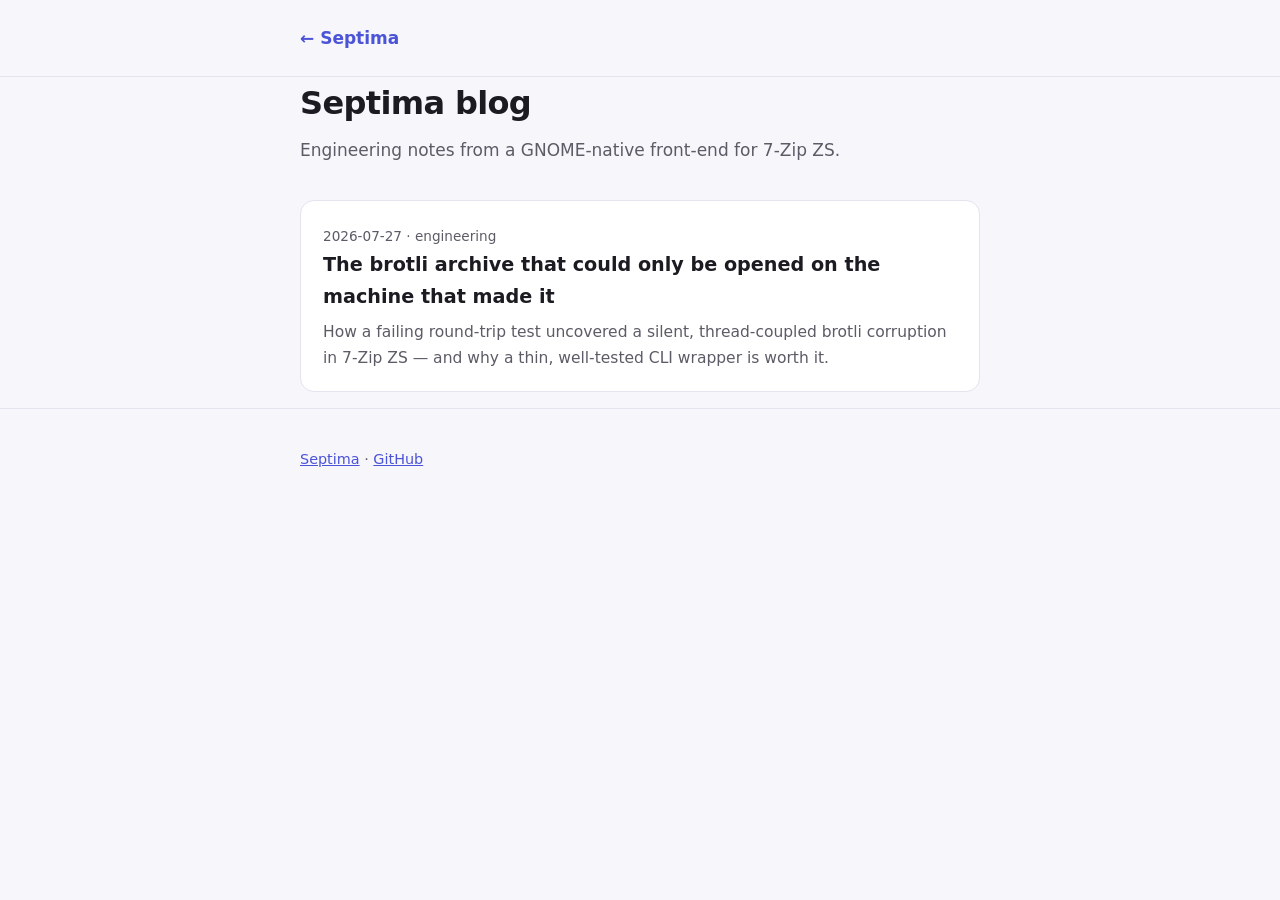
==== docs/blog/index.html @ e2d187e8 "docs: reframe roadmap around 0.4.x + add the blog with a deep-dive - README + website roadmap restru" ====
<!doctype html>
<html lang="en">
<head>
<meta charset="utf-8">
<meta name="viewport" content="width=device-width, initial-scale=1">
<title>Septima blog</title>
<meta name="description" content="Engineering notes from Septima — a GNOME-native front-end for 7-Zip ZS.">
<style>
  :root {
    --bg:#f6f6fb; --surface:#fff; --text:#1c1b22; --muted:#5c5b66;
    --border:#e4e3ee; --accent:#4b53d6;
  }
  @media (prefers-color-scheme: dark) {
    :root { --bg:#16151c; --surface:#1f1e28; --text:#ececf2; --muted:#a7a6b4;
            --border:#2d2c39; --accent:#8b90f0; }
  }
  * { box-sizing:border-box; }
  body { margin:0; background:var(--bg); color:var(--text);
         font:17px/1.65 system-ui,-apple-system,"Segoe UI",Roboto,sans-serif; }
  .wrap { max-width:720px; margin:0 auto; padding:0 20px; }
  header.top { padding:24px 0; border-bottom:1px solid var(--border); }
  header.top a { color:var(--accent); text-decoration:none; font-weight:600; }
  main { padding:40px 0 56px; }
  h1 { font-size:2rem; letter-spacing:-.02em; margin:0 0 6px; }
  .lede { color:var(--muted); margin:0 0 36px; }
  .post { display:block; text-decoration:none; color:inherit; background:var(--surface);
          border:1px solid var(--border); border-radius:14px; padding:20px 22px; margin:0 0 16px; }
  .post:hover { border-color:var(--accent); }
  .post h2 { margin:0 0 6px; font-size:1.2rem; color:var(--text); }
  .post .date { color:var(--muted); font-size:.85rem; }
  .post p { margin:.5rem 0 0; color:var(--muted); font-size:.97rem; }
  footer { border-top:1px solid var(--border); color:var(--muted); font-size:.9rem;
           padding:24px 0 48px; }
  footer a { color:var(--accent); }
</style>
</head>
<body>

<header class="top"><div class="wrap"><a href="../">← Septima</a></div></header>

<main class="wrap">
  <h1>Septima blog</h1>
  <p class="lede">Engineering notes from a GNOME-native front-end for 7-Zip ZS.</p>

  <a class="post" href="2026-07-27-brotli-mmt-corruption.html">
    <span class="date">2026-07-27 · engineering</span>
    <h2>The brotli archive that could only be opened on the machine that made it</h2>
    <p>How a failing round-trip test uncovered a silent, thread-coupled brotli
    corruption in 7-Zip ZS — and why a thin, well-tested CLI wrapper is worth it.</p>
  </a>
</main>

<footer><div class="wrap">
  <p><a href="../">Septima</a> · <a href="https://github.com/superuser-miguel/septima">GitHub</a></p>
</div></footer>

</body>
</html>
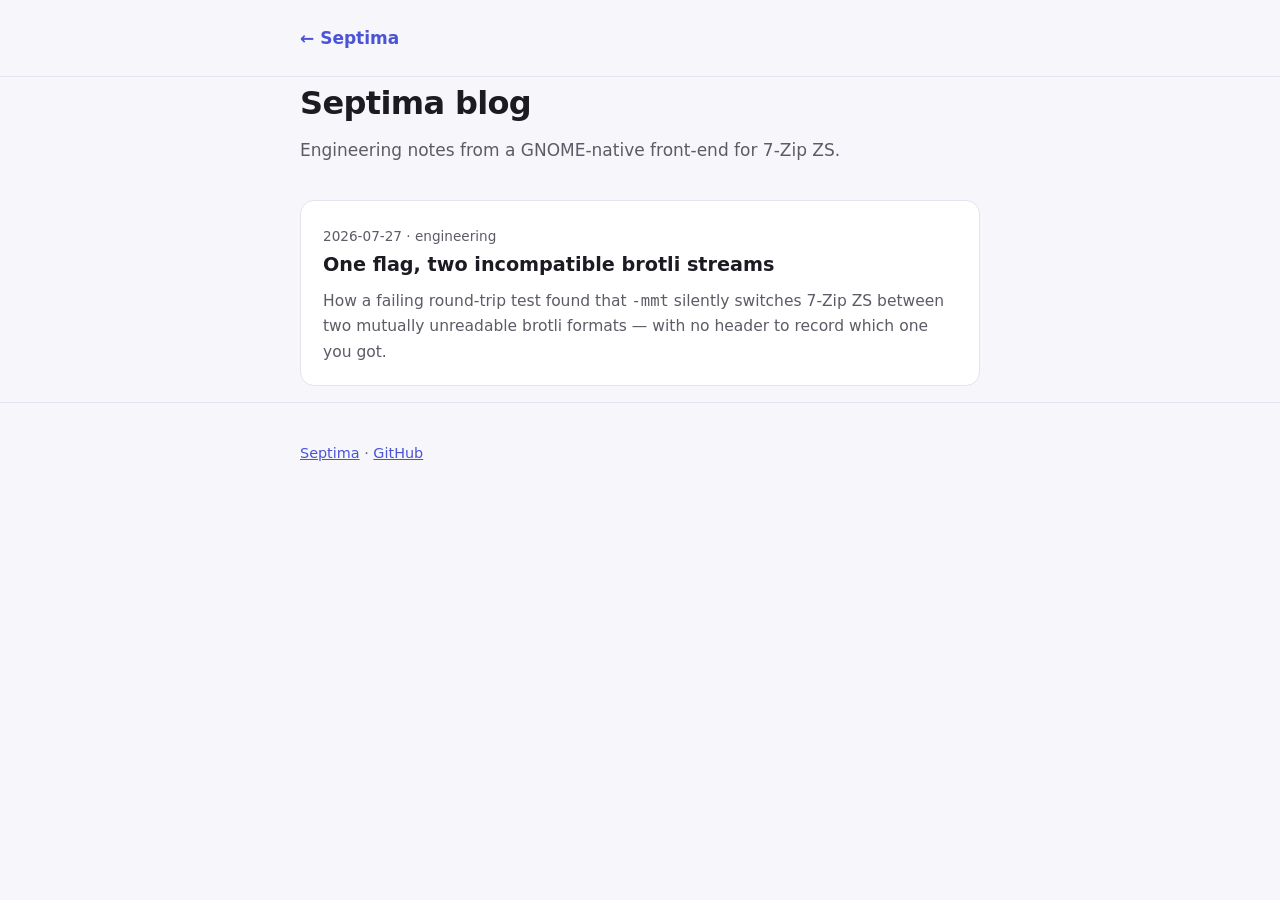
==== commit 6c0b17e5: "fix: read foreign multithreaded-brotli streams, and correct the write-up 7zz writes two mutually unr" ====
--- a/docs/blog/index.html
+++ b/docs/blog/index.html
@@ -44,9 +44,10 @@
 
   <a class="post" href="2026-07-27-brotli-mmt-corruption.html">
     <span class="date">2026-07-27 · engineering</span>
-    <h2>The brotli archive that could only be opened on the machine that made it</h2>
-    <p>How a failing round-trip test uncovered a silent, thread-coupled brotli
-    corruption in 7-Zip ZS — and why a thin, well-tested CLI wrapper is worth it.</p>
+    <h2>One flag, two incompatible brotli streams</h2>
+    <p>How a failing round-trip test found that <code>-mmt</code> silently switches
+    7-Zip ZS between two mutually unreadable brotli formats — with no header to
+    record which one you got.</p>
   </a>
 </main>
 
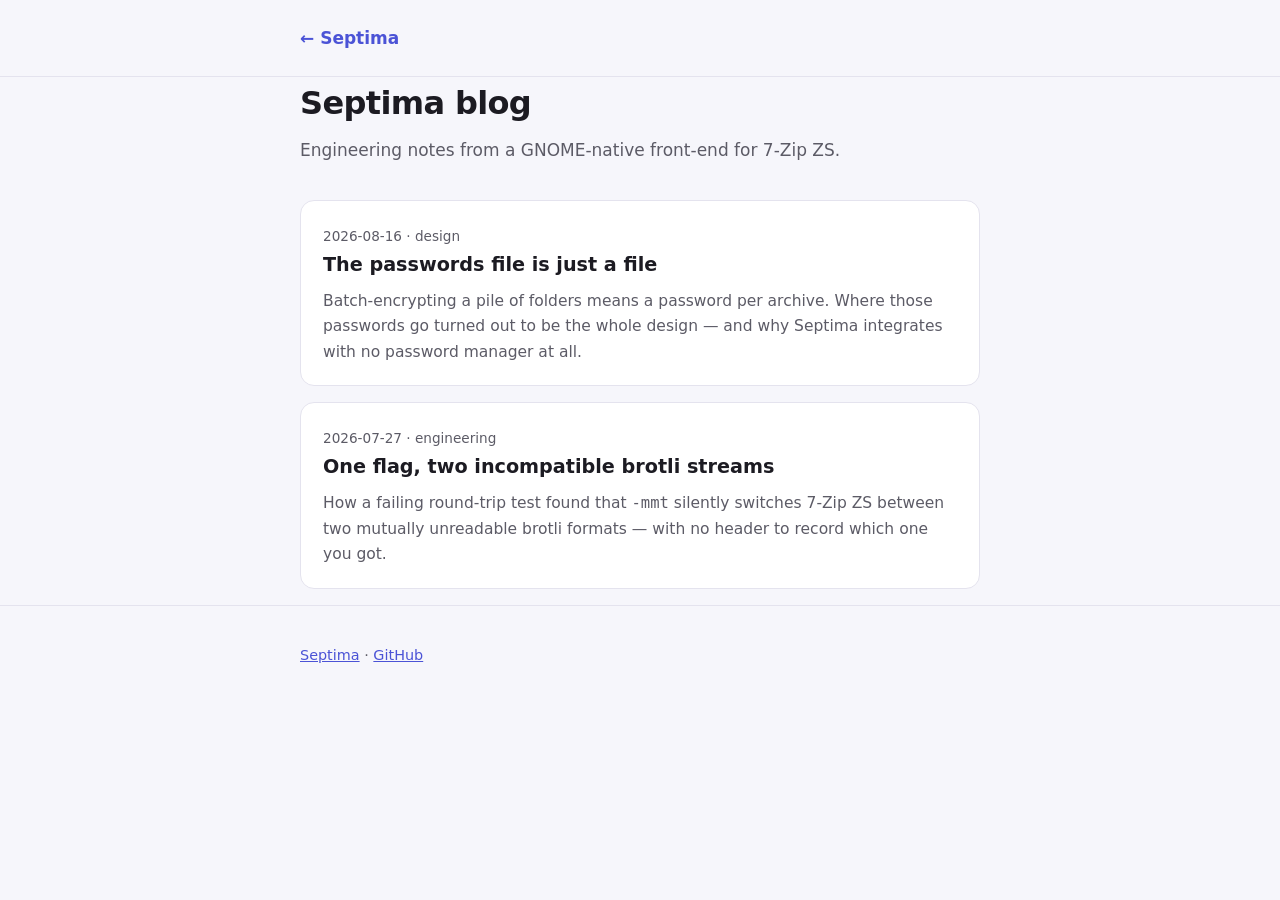
==== commit edbbaaef: "docs: README, site and a blog post for batch encryption Batch-encrypt and drag-out are built but the" ====
--- a/docs/blog/index.html
+++ b/docs/blog/index.html
@@ -42,6 +42,14 @@
   <h1>Septima blog</h1>
   <p class="lede">Engineering notes from a GNOME-native front-end for 7-Zip ZS.</p>
 
+  <a class="post" href="2026-08-16-batch-encrypt-passwords-file.html">
+    <span class="date">2026-08-16 · design</span>
+    <h2>The passwords file is just a file</h2>
+    <p>Batch-encrypting a pile of folders means a password per archive. Where
+    those passwords go turned out to be the whole design — and why Septima
+    integrates with no password manager at all.</p>
+  </a>
+
   <a class="post" href="2026-07-27-brotli-mmt-corruption.html">
     <span class="date">2026-07-27 · engineering</span>
     <h2>One flag, two incompatible brotli streams</h2>
